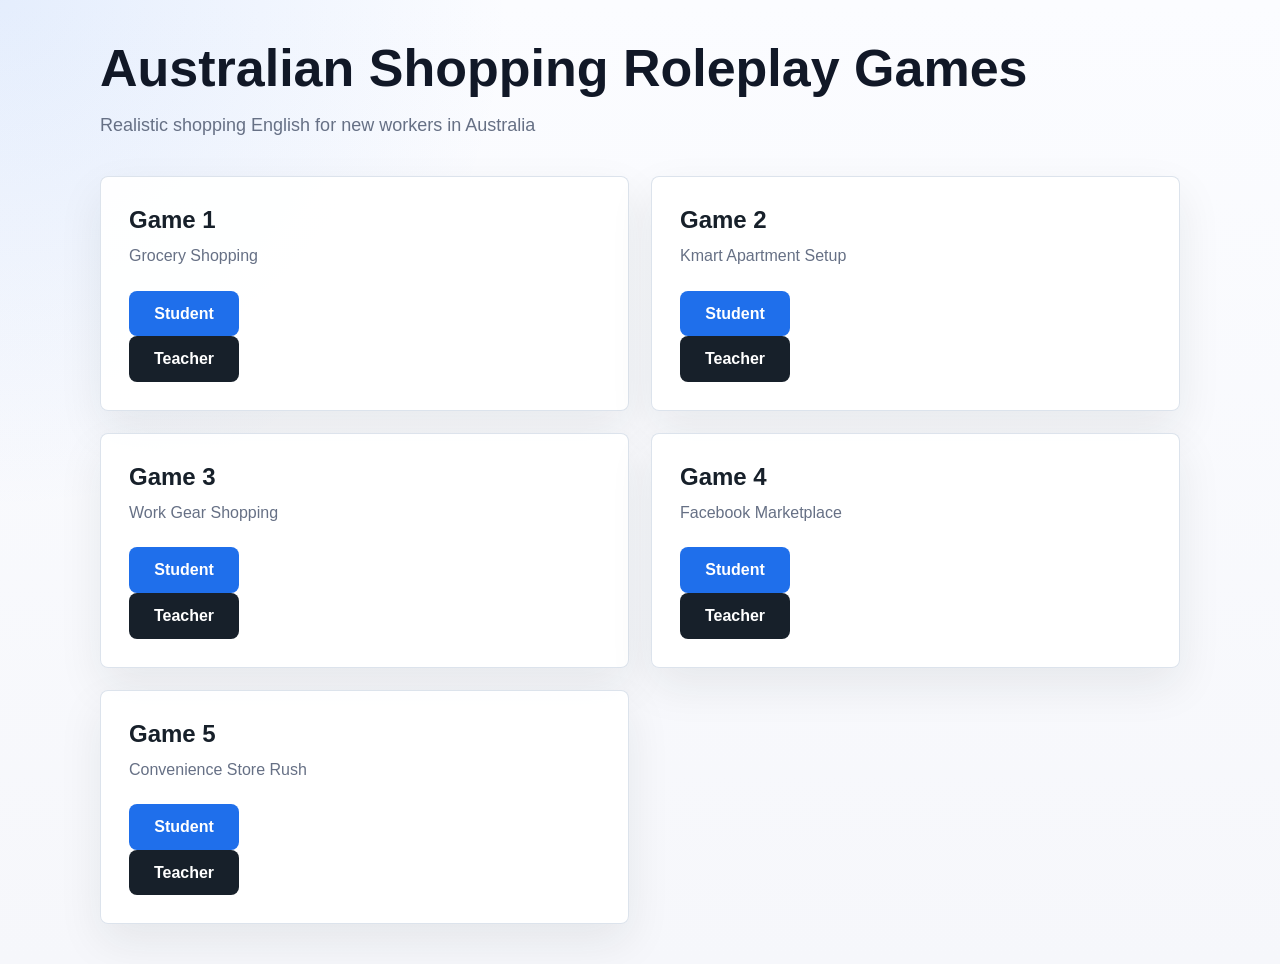
==== index.html @ b6cbd783 "add one groceyr scneraio with problem gaem" ====
<!DOCTYPE html>
<html lang="en">
<head>
<meta charset="UTF-8">
<meta name="viewport" content="width=device-width, initial-scale=1.0">
<title>Australian Shopping Games</title>

<link rel="stylesheet" href="style.css">

</head>

<body>

<div class="container">

    <h1>Australian Shopping Roleplay Games</h1>

    <p class="subtitle">
        Realistic shopping English for new workers in Australia
    </p>

    <div class="game-grid">

        <!-- GAME 1 -->
        <div class="card">

            <h2>Game 1</h2>

            <p>
                Grocery Shopping
            </p>

            <a href="scenario1/student.html" class="btn">
                Student
            </a>

            <a href="scenario1/teacher.html" class="btn dark">
                Teacher
            </a>

        </div>

        <!-- GAME 2 -->
        <div class="card">

            <h2>Game 2</h2>

            <p>
                Kmart Apartment Setup
            </p>

            <a href="scenario2/student.html" class="btn">
                Student
            </a>

            <a href="scenario2/teacher.html" class="btn dark">
                Teacher
            </a>

        </div>

        <!-- GAME 3 -->
        <div class="card">

            <h2>Game 3</h2>

            <p>
                Work Gear Shopping
            </p>

            <a href="scenario3/student.html" class="btn">
                Student
            </a>

            <a href="scenario3/teacher.html" class="btn dark">
                Teacher
            </a>

        </div>

        <!-- GAME 4 -->
        <div class="card">

            <h2>Game 4</h2>

            <p>
                Facebook Marketplace
            </p>

            <a href="scenario4/student.html" class="btn">
                Student
            </a>

            <a href="scenario4/teacher.html" class="btn dark">
                Teacher
            </a>

        </div>

        <!-- GAME 5 -->
        <div class="card">

            <h2>Game 5</h2>

            <p>
                Convenience Store Rush
            </p>

            <a href="scenario5/student.html" class="btn">
                Student
            </a>

            <a href="scenario5/teacher.html" class="btn dark">
                Teacher
            </a>

        </div>

    </div>

</div>

</body>
</html>
---- style.css ----
* {
    margin: 0;
    padding: 0;
    box-sizing: border-box;
}

:root {
    --bg: #f6f7fb;
    --surface: #ffffff;
    --surface-soft: #eef4ff;
    --text: #17202a;
    --muted: #667085;
    --line: #d9e0ea;
    --brand: #1f6feb;
    --brand-dark: #174ea6;
    --accent: #0f766e;
    --warning-bg: #fff7ed;
    --warning-line: #fed7aa;
    --danger-bg: #fff1f2;
    --danger-line: #fecdd3;
    --shadow: 0 18px 45px rgba(23, 32, 42, 0.08);
}

body {
    min-height: 100vh;
    background:
        radial-gradient(circle at top left, rgba(31, 111, 235, 0.10), transparent 32rem),
        linear-gradient(180deg, #fbfcff 0%, var(--bg) 100%);
    color: var(--text);
    font-family: Inter, Segoe UI, Arial, sans-serif;
    line-height: 1.6;
    padding: 40px 22px;
}

.container,
.page {
    width: min(1080px, 100%);
    margin: 0 auto;
}

.page {
    padding-bottom: 24px;
}

.page-header {
    margin-bottom: 26px;
}

.eyebrow {
    color: var(--brand);
    font-size: 13px;
    font-weight: 800;
    letter-spacing: 0.08em;
    margin-bottom: 8px;
    text-transform: uppercase;
}

h1 {
    color: #111827;
    font-size: clamp(32px, 5vw, 52px);
    line-height: 1.1;
    margin-bottom: 14px;
}

h2 {
    color: #17202a;
    font-size: 24px;
    line-height: 1.25;
    margin-bottom: 14px;
}

h3 {
    color: #263241;
    font-size: 17px;
    margin-top: 18px;
    margin-bottom: 4px;
}

h3:first-child {
    margin-top: 0;
}

p {
    margin-bottom: 12px;
}

.subtitle {
    max-width: 720px;
    color: var(--muted);
    font-size: 18px;
    margin-bottom: 36px;
}

.game-grid {
    display: grid;
    grid-template-columns: repeat(2, minmax(0, 1fr));
    gap: 22px;
}

.card,
.section {
    background: rgba(255, 255, 255, 0.92);
    border: 1px solid rgba(217, 224, 234, 0.9);
    border-radius: 8px;
    box-shadow: var(--shadow);
}

.card {
    display: flex;
    flex-direction: column;
    min-height: 220px;
    padding: 28px;
    color: var(--text);
    text-decoration: none;
    transition: transform 180ms ease, box-shadow 180ms ease, border-color 180ms ease;
}

.card:hover {
    border-color: rgba(31, 111, 235, 0.45);
    box-shadow: 0 22px 55px rgba(23, 32, 42, 0.12);
    transform: translateY(-3px);
}

.card h2 {
    margin-bottom: 8px;
}

.card p {
    color: var(--muted);
    margin-bottom: 22px;
}

.section {
    margin-bottom: 22px;
    padding: 28px;
}

ul,
ol {
    margin-left: 24px;
}

li {
    margin-bottom: 8px;
}

table {
    width: 100%;
    border-collapse: collapse;
    overflow: hidden;
    margin: 14px 0 16px;
    border: 1px solid var(--line);
    border-radius: 8px;
}

th,
td {
    padding: 14px 16px;
    text-align: left;
    border-bottom: 1px solid var(--line);
}

th {
    background: #17202a;
    color: #ffffff;
    font-size: 14px;
    font-weight: 800;
}

tr:last-child td {
    border-bottom: 0;
}

tbody tr:nth-child(even) {
    background: #f9fbfd;
}

.btn,
.back-btn {
    display: inline-flex;
    align-items: center;
    justify-content: center;
    min-height: 42px;
    border-radius: 8px;
    font-weight: 800;
    text-decoration: none;
    transition: background 160ms ease, color 160ms ease, border-color 160ms ease, transform 160ms ease;
}

.btn {
    width: fit-content;
    min-width: 110px;
    margin-right: 10px;
    padding: 10px 16px;
    background: var(--brand);
    color: #ffffff;
}

.card .btn:first-of-type {
    margin-top: auto;
}

.btn.dark {
    background: #17202a;
}

.btn:hover,
.back-btn:hover {
    transform: translateY(-1px);
}

.btn:hover {
    background: var(--brand-dark);
}

.btn.dark:hover {
    background: #334155;
}

.back-btn {
    width: fit-content;
    margin-bottom: 28px;
    padding: 10px 16px;
    background: #ffffff;
    color: var(--brand);
    border: 1px solid rgba(31, 111, 235, 0.28);
}

.back-btn::before {
    content: "<";
    margin-right: 8px;
    font-weight: 900;
}

.speech-box,
.problem-box,
.note {
    border-radius: 8px;
    padding: 18px;
}

.speech-box {
    background: var(--surface-soft);
    border: 1px solid #cfe0ff;
}

.speech-box p:last-child,
.problem-box p:last-child,
.note {
    margin-bottom: 0;
}

.problem-box {
    background: var(--danger-bg);
    border: 1px solid var(--danger-line);
}

.note {
    background: var(--warning-bg);
    border: 1px solid var(--warning-line);
    color: #7c2d12;
    font-weight: 700;
}

@media (max-width: 768px) {
    body {
        padding: 26px 16px;
    }

    .game-grid {
        grid-template-columns: 1fr;
    }

    .card,
    .section {
        padding: 22px;
    }

    .btn {
        width: 100%;
        margin-right: 0;
        margin-bottom: 10px;
    }

    table {
        display: block;
        overflow-x: auto;
        white-space: nowrap;
    }
}
.hint{
    background:#f0f7ff;
    padding:12px;
    border-radius:10px;
    margin-top:10px;
    margin-bottom:15px;
    color:#333;
    line-height:1.8;
    font-size:15px;
}
.hint-box{
    margin-top:10px;
    margin-bottom:15px;
}

.hint-box summary{
    cursor:pointer;
    background:#222;
    color:white;
    padding:10px 14px;
    border-radius:8px;
    width:fit-content;
    font-size:14px;
    list-style:none;
}

.hint-box summary:hover{
    background:#444;
}

.hint{
    background:#f0f7ff;
    padding:14px;
    border-radius:10px;
    margin-top:10px;
    line-height:1.8;
}

.shopping-list{
    margin-top:20px;
    margin-bottom:20px;
    list-style:none;
    padding:0;
}

.shopping-list li{
    background:#f8f8f8;
    padding:14px 18px;
    border-radius:12px;
    margin-bottom:12px;
}

.shopping-list label{
    display:flex;
    align-items:center;
    gap:12px;
    cursor:pointer;
    font-size:17px;
    font-weight:500;
}

.shopping-list input[type="checkbox"]{
    width:22px;
    height:22px;
    cursor:pointer;
}

.shopping-table td:nth-child(4){
    background:#fff8dc;
}

.shopping-table td:nth-child(5){
    background:#eef7ff;
}

.shopping-table td:nth-child(6){
    background:#ffecec;
}
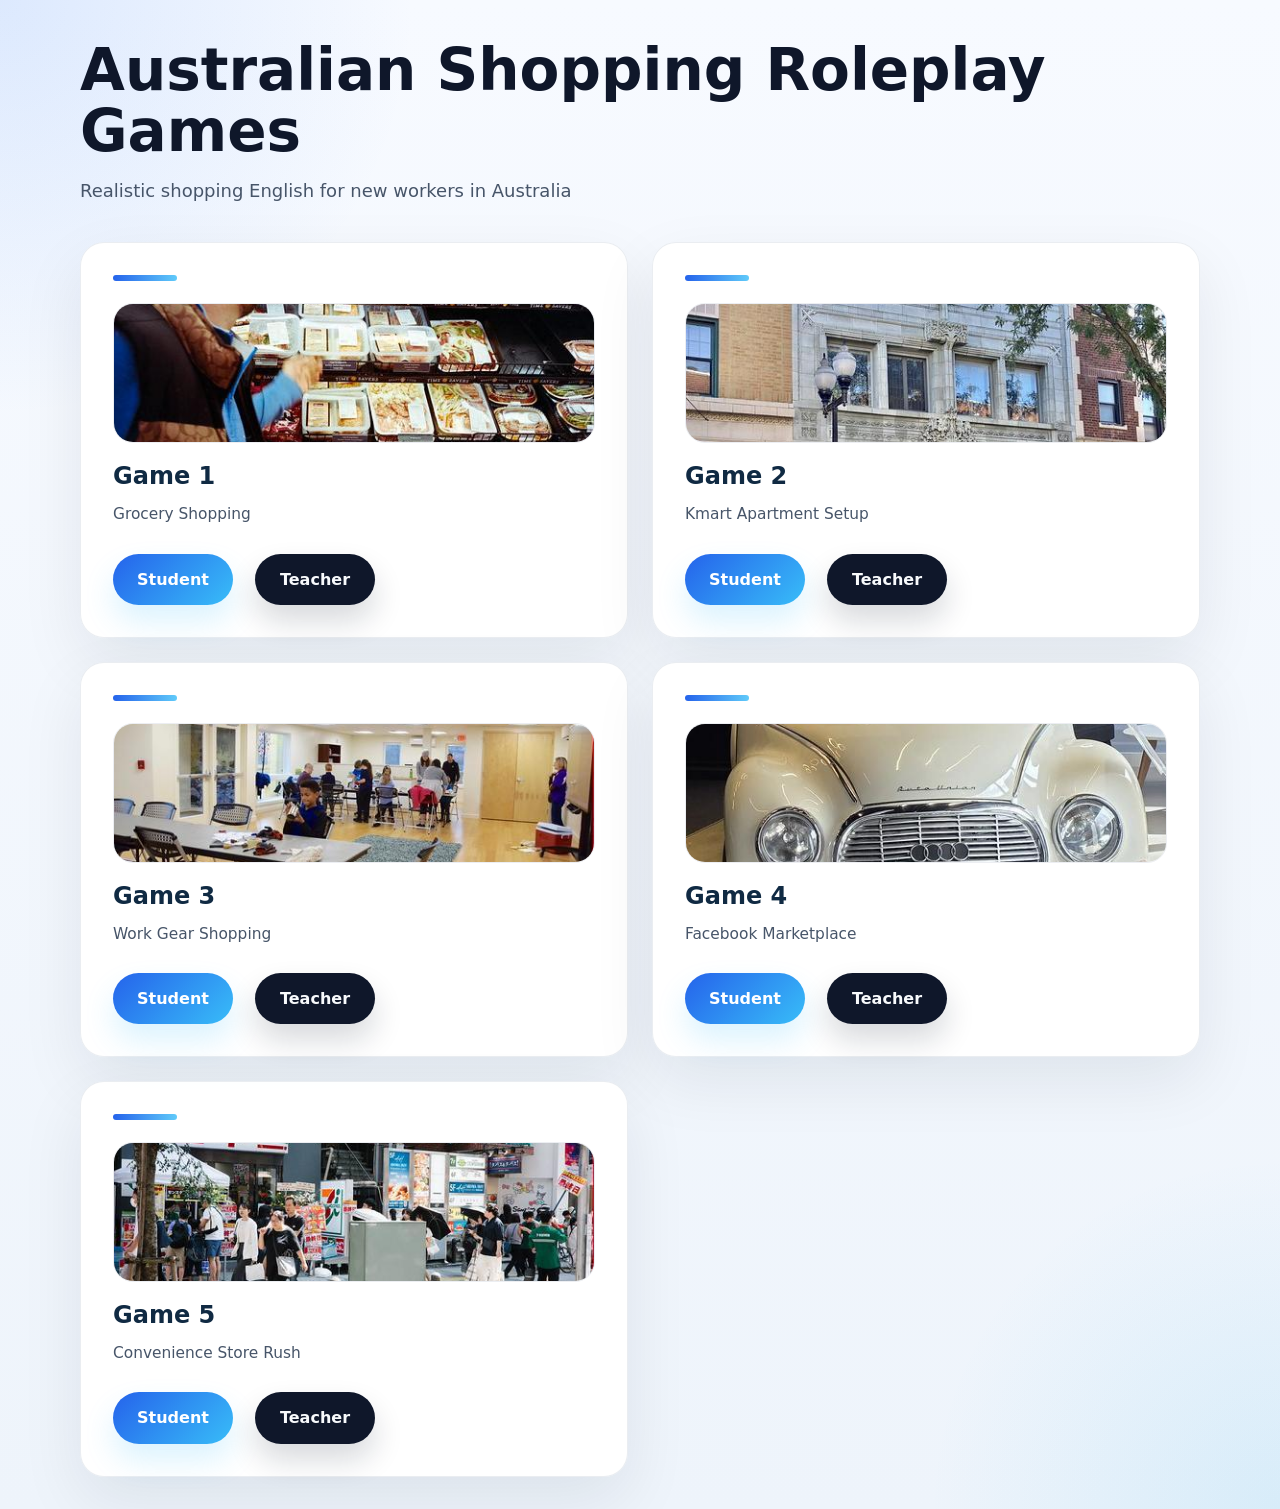
==== commit daa20ae1: "add new hint in respect row" ====
--- a/index.html
+++ b/index.html
@@ -23,6 +23,9 @@
 
         <!-- GAME 1 -->
         <div class="card">
+            <div class="card-image">
+                <img src="images/game1-grocery.jpg" alt="Grocery Shopping photo">
+            </div>
 
             <h2>Game 1</h2>
 
@@ -30,18 +33,23 @@
                 Grocery Shopping
             </p>
 
-            <a href="scenario1/student.html" class="btn">
-                Student
-            </a>
+            <div class="action-row">
+                <a href="scenario1/student.html" class="btn">
+                    Student
+                </a>
 
-            <a href="scenario1/teacher.html" class="btn dark">
-                Teacher
-            </a>
+                <a href="scenario1/teacher.html" class="btn dark">
+                    Teacher
+                </a>
+            </div>
 
         </div>
 
         <!-- GAME 2 -->
         <div class="card">
+            <div class="card-image">
+                <img src="images/game2-apartment.jpg" alt="Apartment setup photo">
+            </div>
 
             <h2>Game 2</h2>
 
@@ -49,18 +57,23 @@
                 Kmart Apartment Setup
             </p>
 
-            <a href="scenario2/student.html" class="btn">
-                Student
-            </a>
+            <div class="action-row">
+                <a href="scenario2/student.html" class="btn">
+                    Student
+                </a>
 
-            <a href="scenario2/teacher.html" class="btn dark">
-                Teacher
-            </a>
+                <a href="scenario2/teacher.html" class="btn dark">
+                    Teacher
+                </a>
+            </div>
 
         </div>
 
         <!-- GAME 3 -->
         <div class="card">
+            <div class="card-image">
+                <img src="images/game3-workgear.jpg" alt="Work gear photo">
+            </div>
 
             <h2>Game 3</h2>
 
@@ -68,18 +81,23 @@
                 Work Gear Shopping
             </p>
 
-            <a href="scenario3/student.html" class="btn">
-                Student
-            </a>
+            <div class="action-row">
+                <a href="scenario3/student.html" class="btn">
+                    Student
+                </a>
 
-            <a href="scenario3/teacher.html" class="btn dark">
-                Teacher
-            </a>
+                <a href="scenario3/teacher.html" class="btn dark">
+                    Teacher
+                </a>
+            </div>
 
         </div>
 
         <!-- GAME 4 -->
         <div class="card">
+            <div class="card-image">
+                <img src="images/game4-marketplace.jpg" alt="Marketplace photo">
+            </div>
 
             <h2>Game 4</h2>
 
@@ -87,18 +105,23 @@
                 Facebook Marketplace
             </p>
 
-            <a href="scenario4/student.html" class="btn">
-                Student
-            </a>
+            <div class="action-row">
+                <a href="scenario4/student.html" class="btn">
+                    Student
+                </a>
 
-            <a href="scenario4/teacher.html" class="btn dark">
-                Teacher
-            </a>
+                <a href="scenario4/teacher.html" class="btn dark">
+                    Teacher
+                </a>
+            </div>
 
         </div>
 
         <!-- GAME 5 -->
         <div class="card">
+            <div class="card-image">
+                <img src="images/game5-convenience.jpg" alt="Convenience store photo">
+            </div>
 
             <h2>Game 5</h2>
 
@@ -106,13 +129,15 @@
                 Convenience Store Rush
             </p>
 
-            <a href="scenario5/student.html" class="btn">
-                Student
-            </a>
+            <div class="action-row">
+                <a href="scenario5/student.html" class="btn">
+                    Student
+                </a>
 
-            <a href="scenario5/teacher.html" class="btn dark">
-                Teacher
-            </a>
+                <a href="scenario5/teacher.html" class="btn dark">
+                    Teacher
+                </a>
+            </div>
 
         </div>
 
--- a/style.css
+++ b/style.css
@@ -5,36 +5,37 @@
 }
 
 :root {
-    --bg: #f6f7fb;
+    --bg: #eef4fb;
     --surface: #ffffff;
-    --surface-soft: #eef4ff;
-    --text: #17202a;
-    --muted: #667085;
-    --line: #d9e0ea;
-    --brand: #1f6feb;
-    --brand-dark: #174ea6;
+    --surface-soft: #eff6ff;
+    --text: #102a43;
+    --muted: #475569;
+    --line: #d7e3fc;
+    --brand: #2563eb;
+    --brand-dark: #1d4ed8;
     --accent: #0f766e;
-    --warning-bg: #fff7ed;
-    --warning-line: #fed7aa;
-    --danger-bg: #fff1f2;
-    --danger-line: #fecdd3;
-    --shadow: 0 18px 45px rgba(23, 32, 42, 0.08);
+    --warning-bg: #fffbeb;
+    --warning-line: #fcd34d;
+    --danger-bg: #fef2f2;
+    --danger-line: #fecaca;
+    --shadow: 0 24px 64px rgba(15, 23, 42, 0.08);
 }
 
 body {
     min-height: 100vh;
     background:
-        radial-gradient(circle at top left, rgba(31, 111, 235, 0.10), transparent 32rem),
-        linear-gradient(180deg, #fbfcff 0%, var(--bg) 100%);
+        radial-gradient(circle at top left, rgba(59, 130, 246, 0.14), transparent 26rem),
+        radial-gradient(circle at bottom right, rgba(14, 165, 233, 0.10), transparent 22rem),
+        linear-gradient(180deg, #f7faff 0%, var(--bg) 100%);
     color: var(--text);
-    font-family: Inter, Segoe UI, Arial, sans-serif;
-    line-height: 1.6;
-    padding: 40px 22px;
+    font-family: Inter, "Segoe UI", system-ui, sans-serif;
+    line-height: 1.7;
+    padding: 40px 20px 32px;
 }
 
 .container,
 .page {
-    width: min(1080px, 100%);
+    width: min(1120px, 100%);
     margin: 0 auto;
 }
 
@@ -43,37 +44,37 @@
 }
 
 .page-header {
-    margin-bottom: 26px;
+    margin-bottom: 28px;
 }
 
 .eyebrow {
     color: var(--brand);
-    font-size: 13px;
+    font-size: 12px;
     font-weight: 800;
-    letter-spacing: 0.08em;
-    margin-bottom: 8px;
+    letter-spacing: 0.2em;
+    margin-bottom: 12px;
     text-transform: uppercase;
 }
 
 h1 {
-    color: #111827;
-    font-size: clamp(32px, 5vw, 52px);
-    line-height: 1.1;
+    color: #0f172a;
+    font-size: clamp(36px, 5vw, 58px);
+    line-height: 1.05;
     margin-bottom: 14px;
 }
 
 h2 {
-    color: #17202a;
+    color: #102a43;
     font-size: 24px;
     line-height: 1.25;
-    margin-bottom: 14px;
+    margin-bottom: 10px;
 }
 
 h3 {
-    color: #263241;
-    font-size: 17px;
-    margin-top: 18px;
-    margin-bottom: 4px;
+    color: #1e293b;
+    font-size: 18px;
+    margin-top: 22px;
+    margin-bottom: 10px;
 }
 
 h3:first-child {
@@ -81,11 +82,11 @@
 }
 
 p {
-    margin-bottom: 12px;
+    margin-bottom: 14px;
 }
 
 .subtitle {
-    max-width: 720px;
+    max-width: 740px;
     color: var(--muted);
     font-size: 18px;
     margin-bottom: 36px;
@@ -94,45 +95,72 @@
 .game-grid {
     display: grid;
     grid-template-columns: repeat(2, minmax(0, 1fr));
-    gap: 22px;
+    gap: 24px;
 }
 
 .card,
 .section {
-    background: rgba(255, 255, 255, 0.92);
-    border: 1px solid rgba(217, 224, 234, 0.9);
-    border-radius: 8px;
+    background: rgba(255, 255, 255, 0.96);
+    border: 1px solid rgba(148, 163, 184, 0.2);
+    border-radius: 24px;
     box-shadow: var(--shadow);
 }
 
 .card {
     display: flex;
     flex-direction: column;
-    min-height: 220px;
-    padding: 28px;
-    color: var(--text);
+    min-height: 230px;
+    padding: 32px;
     text-decoration: none;
-    transition: transform 180ms ease, box-shadow 180ms ease, border-color 180ms ease;
+    transition: transform 220ms ease, box-shadow 220ms ease, border-color 220ms ease;
 }
 
 .card:hover {
-    border-color: rgba(31, 111, 235, 0.45);
-    box-shadow: 0 22px 55px rgba(23, 32, 42, 0.12);
-    transform: translateY(-3px);
-}
-
-.card h2 {
-    margin-bottom: 8px;
+    border-color: rgba(59, 130, 246, 0.35);
+    box-shadow: 0 28px 72px rgba(15, 23, 42, 0.14);
+    transform: translateY(-4px);
+}
+
+.card::before {
+    content: "";
+    width: 64px;
+    height: 6px;
+    border-radius: 999px;
+    background: linear-gradient(90deg, rgba(37, 99, 235, 1), rgba(56, 189, 248, 0.8));
+    margin-bottom: 22px;
+}
+
+.card-image {
+    display: block;
+    width: 100%;
+    margin-bottom: 18px;
+}
+
+.card-image img,
+.scenario-image img {
+    width: 100%;
+    max-height: 140px;
+    object-fit: cover;
+    display: block;
+    border-radius: 20px;
+    border: 1px solid rgba(148, 163, 184, 0.18);
+}
+
+.scenario-image {
+    display: block;
+    width: 100%;
+    margin-bottom: 22px;
 }
 
 .card p {
     color: var(--muted);
-    margin-bottom: 22px;
+    margin-bottom: 26px;
+    font-size: 15.4px;
 }
 
 .section {
-    margin-bottom: 22px;
-    padding: 28px;
+    margin-bottom: 24px;
+    padding: 32px;
 }
 
 ul,
@@ -141,30 +169,30 @@
 }
 
 li {
-    margin-bottom: 8px;
+    margin-bottom: 10px;
 }
 
 table {
     width: 100%;
     border-collapse: collapse;
     overflow: hidden;
-    margin: 14px 0 16px;
-    border: 1px solid var(--line);
-    border-radius: 8px;
+    margin: 18px 0 20px;
+    border: 1px solid rgba(148, 163, 184, 0.2);
+    border-radius: 16px;
 }
 
 th,
 td {
-    padding: 14px 16px;
+    padding: 16px 18px;
     text-align: left;
-    border-bottom: 1px solid var(--line);
+    border-bottom: 1px solid rgba(148, 163, 184, 0.2);
 }
 
 th {
-    background: #17202a;
-    color: #ffffff;
+    background: #1e40af;
+    color: #f8fafc;
     font-size: 14px;
-    font-weight: 800;
+    font-weight: 700;
 }
 
 tr:last-child td {
@@ -172,7 +200,7 @@
 }
 
 tbody tr:nth-child(even) {
-    background: #f9fbfd;
+    background: #f8fbff;
 }
 
 .btn,
@@ -180,28 +208,38 @@
     display: inline-flex;
     align-items: center;
     justify-content: center;
-    min-height: 42px;
-    border-radius: 8px;
-    font-weight: 800;
+    min-height: 46px;
+    border-radius: 999px;
+    font-weight: 700;
     text-decoration: none;
-    transition: background 160ms ease, color 160ms ease, border-color 160ms ease, transform 160ms ease;
+    transition: transform 180ms ease, box-shadow 180ms ease, background 180ms ease, color 180ms ease;
 }
 
 .btn {
     width: fit-content;
-    min-width: 110px;
+    min-width: 120px;
     margin-right: 10px;
-    padding: 10px 16px;
-    background: var(--brand);
+    padding: 12px 22px;
+    background: linear-gradient(135deg, #2563eb, #38bdf8);
     color: #ffffff;
+    box-shadow: 0 16px 30px rgba(56, 189, 248, 0.18);
+}
+
+.btn.dark {
+    background: #0f172a;
+    color: #f8fafc;
+    box-shadow: 0 16px 30px rgba(15, 23, 42, 0.16);
+}
+
+.action-row {
+    display: flex;
+    flex-wrap: wrap;
+    gap: 12px;
+    margin-top: auto;
 }
 
 .card .btn:first-of-type {
-    margin-top: auto;
-}
-
-.btn.dark {
-    background: #17202a;
+    margin-top: 0;
 }
 
 .btn:hover,
@@ -210,38 +248,38 @@
 }
 
 .btn:hover {
-    background: var(--brand-dark);
+    box-shadow: 0 20px 34px rgba(56, 189, 248, 0.22);
 }
 
 .btn.dark:hover {
-    background: #334155;
+    background: #1e293b;
 }
 
 .back-btn {
     width: fit-content;
     margin-bottom: 28px;
-    padding: 10px 16px;
+    padding: 12px 18px;
     background: #ffffff;
-    color: var(--brand);
-    border: 1px solid rgba(31, 111, 235, 0.28);
+    color: #2563eb;
+    border: 1px solid rgba(37, 99, 235, 0.18);
 }
 
 .back-btn::before {
     content: "<";
-    margin-right: 8px;
+    margin-right: 10px;
     font-weight: 900;
 }
 
 .speech-box,
 .problem-box,
 .note {
-    border-radius: 8px;
-    padding: 18px;
+    border-radius: 20px;
+    padding: 22px;
 }
 
 .speech-box {
-    background: var(--surface-soft);
-    border: 1px solid #cfe0ff;
+    background: rgba(236, 245, 255, 0.95);
+    border: 1px solid rgba(191, 219, 254, 0.7);
 }
 
 .speech-box p:last-child,
@@ -258,13 +296,86 @@
 .note {
     background: var(--warning-bg);
     border: 1px solid var(--warning-line);
-    color: #7c2d12;
+    color: #92400e;
     font-weight: 700;
 }
 
-@media (max-width: 768px) {
+.hint {
+    background: rgba(229, 246, 253, 0.95);
+    padding: 16px;
+    border-radius: 18px;
+    margin-top: 14px;
+    margin-bottom: 18px;
+    color: #0f172a;
+    line-height: 1.8;
+    font-size: 15px;
+}
+
+.hint-box {
+    margin-top: 14px;
+    margin-bottom: 18px;
+}
+
+.hint-box summary {
+    cursor: pointer;
+    background: #111827;
+    color: white;
+    padding: 12px 14px;
+    border-radius: 14px;
+    width: fit-content;
+    font-size: 14px;
+    list-style: none;
+}
+
+.hint-box summary:hover {
+    background: #334155;
+}
+
+.shopping-list {
+    margin-top: 20px;
+    margin-bottom: 20px;
+    list-style: none;
+    padding: 0;
+}
+
+.shopping-list li {
+    background: #f8fafc;
+    padding: 14px 18px;
+    border-radius: 16px;
+    margin-bottom: 12px;
+    border: 1px solid rgba(148, 163, 184, 0.2);
+}
+
+.shopping-list label {
+    display: flex;
+    align-items: center;
+    gap: 12px;
+    cursor: pointer;
+    font-size: 16px;
+    font-weight: 500;
+}
+
+.shopping-list input[type="checkbox"] {
+    width: 22px;
+    height: 22px;
+    cursor: pointer;
+}
+
+.shopping-table td:nth-child(4) {
+    background: #fffbeb;
+}
+
+.shopping-table td:nth-child(5) {
+    background: #eff6ff;
+}
+
+.shopping-table td:nth-child(6) {
+    background: #fef2f2;
+}
+
+@media (max-width: 840px) {
     body {
-        padding: 26px 16px;
+        padding: 30px 16px 28px;
     }
 
     .game-grid {
@@ -273,96 +384,30 @@
 
     .card,
     .section {
-        padding: 22px;
+        padding: 26px;
     }
 
     .btn {
         width: 100%;
         margin-right: 0;
-        margin-bottom: 10px;
-    }
-
-    table {
-        display: block;
-        overflow-x: auto;
-        white-space: nowrap;
-    }
-}
-.hint{
-    background:#f0f7ff;
-    padding:12px;
-    border-radius:10px;
-    margin-top:10px;
-    margin-bottom:15px;
-    color:#333;
-    line-height:1.8;
-    font-size:15px;
-}
-.hint-box{
-    margin-top:10px;
-    margin-bottom:15px;
-}
-
-.hint-box summary{
-    cursor:pointer;
-    background:#222;
-    color:white;
-    padding:10px 14px;
-    border-radius:8px;
-    width:fit-content;
-    font-size:14px;
-    list-style:none;
-}
-
-.hint-box summary:hover{
-    background:#444;
-}
-
-.hint{
-    background:#f0f7ff;
-    padding:14px;
-    border-radius:10px;
-    margin-top:10px;
-    line-height:1.8;
-}
-
-.shopping-list{
-    margin-top:20px;
-    margin-bottom:20px;
-    list-style:none;
-    padding:0;
-}
-
-.shopping-list li{
-    background:#f8f8f8;
-    padding:14px 18px;
-    border-radius:12px;
-    margin-bottom:12px;
-}
-
-.shopping-list label{
-    display:flex;
-    align-items:center;
-    gap:12px;
-    cursor:pointer;
-    font-size:17px;
-    font-weight:500;
-}
-
-.shopping-list input[type="checkbox"]{
-    width:22px;
-    height:22px;
-    cursor:pointer;
-}
-
-.shopping-table td:nth-child(4){
-    background:#fff8dc;
-}
-
-.shopping-table td:nth-child(5){
-    background:#eef7ff;
-}
-
-.shopping-table td:nth-child(6){
-    background:#ffecec;
-}+        margin-bottom: 12px;
+    }
+
+    .card::before {
+        width: 48px;
+    }
+}
+
+@media (max-width: 520px) {
+    h1 {
+        font-size: clamp(30px, 10vw, 42px);
+    }
+
+    .subtitle {
+        font-size: 16px;
+    }
+
+    .btn {
+        min-width: 0;
+    }
+}
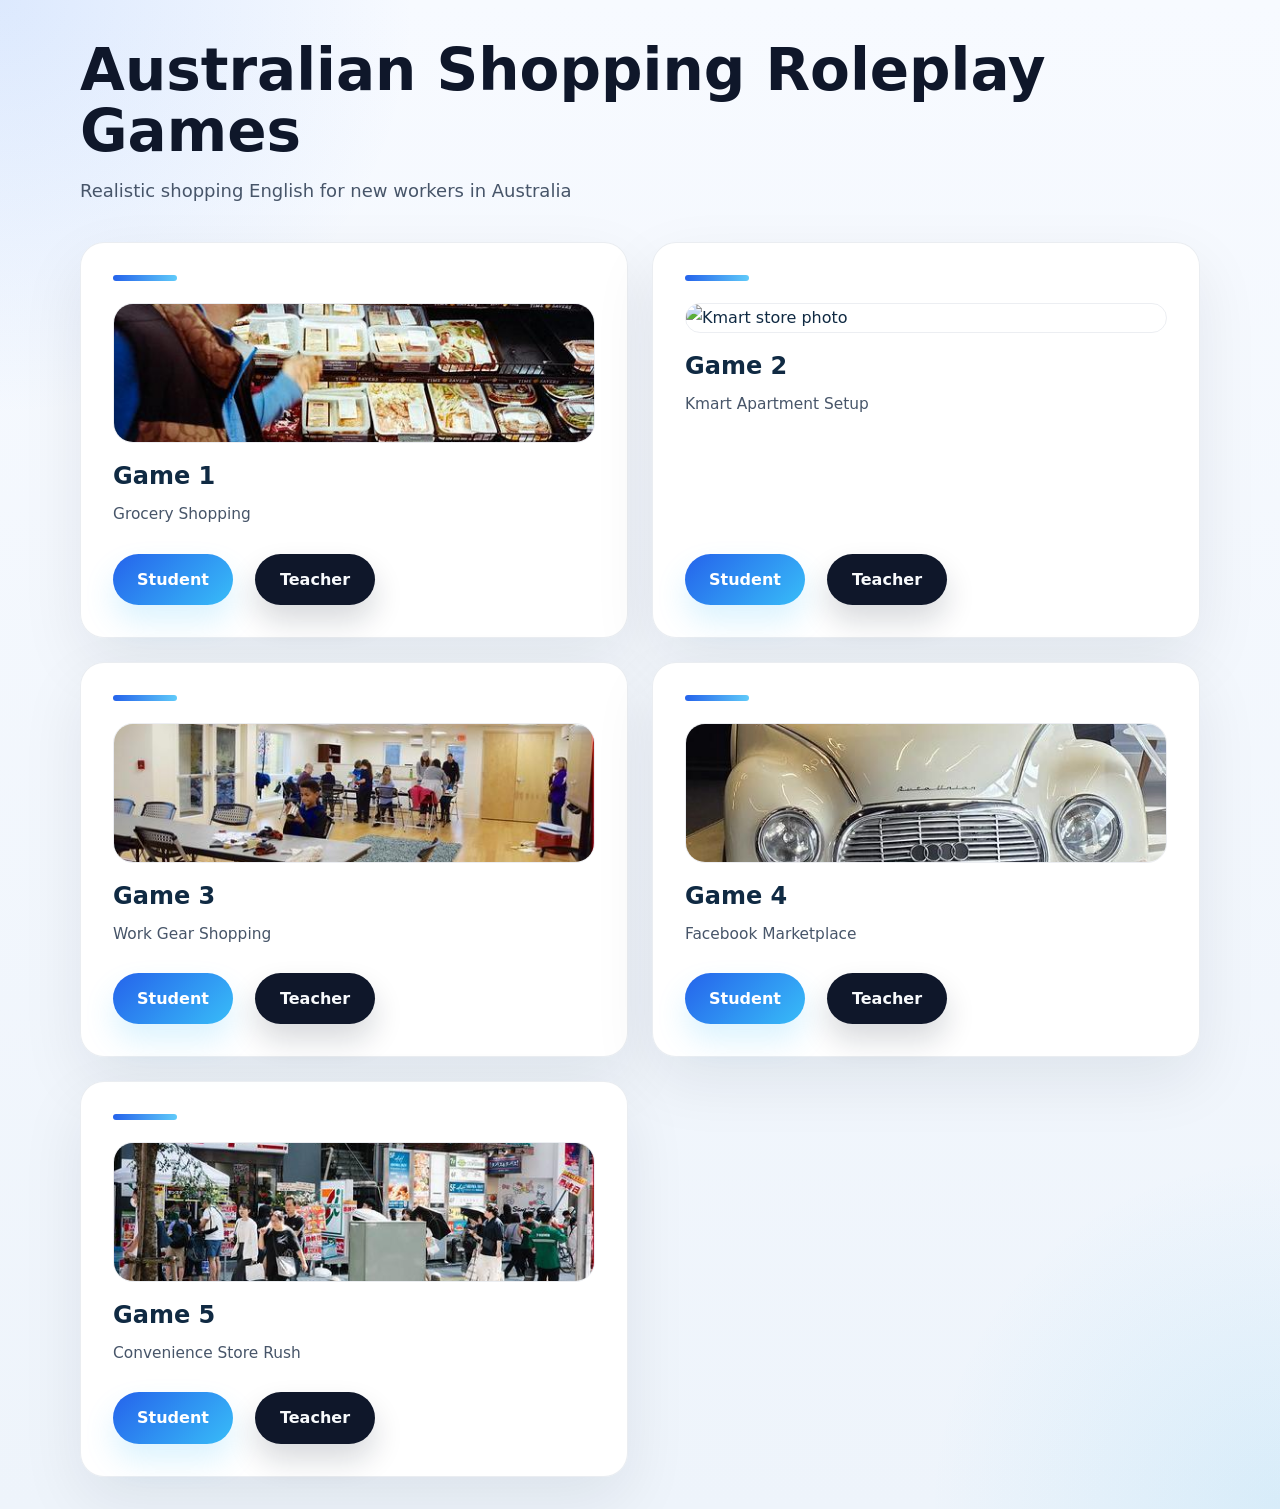
==== commit 88e4b75b: "addd kmart infomration" ====
--- a/index.html
+++ b/index.html
@@ -48,7 +48,7 @@
         <!-- GAME 2 -->
         <div class="card">
             <div class="card-image">
-                <img src="images/game2-apartment.jpg" alt="Apartment setup photo">
+                <img src="https://i.insider.com/5d97aecbe94e860bd7355004?width=1000&format=jpeg&auto=webp" alt="Kmart store photo">
             </div>
 
             <h2>Game 2</h2>
--- a/style.css
+++ b/style.css
@@ -331,6 +331,46 @@
     background: #334155;
 }
 
+.slang-term {
+    display: inline-block;
+    position: relative;
+    margin: 0 0.1rem;
+}
+
+.slang-term summary {
+    cursor: pointer;
+    list-style: none;
+    text-decoration: underline;
+    text-underline-offset: 4px;
+    color: #0f172a;
+    font-weight: 700;
+}
+
+.slang-term summary::-webkit-details-marker {
+    display: none;
+}
+
+.slang-term .slang-meaning {
+    display: none;
+    position: absolute;
+    top: 120%;
+    left: 0;
+    min-width: 12rem;
+    padding: 12px 14px;
+    background: #ffffff;
+    border: 1px solid rgba(148, 163, 184, 0.25);
+    border-radius: 14px;
+    box-shadow: 0 18px 40px rgba(15, 23, 42, 0.12);
+    color: #102a43;
+    z-index: 20;
+    font-size: 0.95rem;
+    white-space: normal;
+}
+
+.slang-term[open] .slang-meaning {
+    display: block;
+}
+
 .shopping-list {
     margin-top: 20px;
     margin-bottom: 20px;
@@ -369,10 +409,6 @@
     background: #eff6ff;
 }
 
-.shopping-table td:nth-child(6) {
-    background: #fef2f2;
-}
-
 @media (max-width: 840px) {
     body {
         padding: 30px 16px 28px;
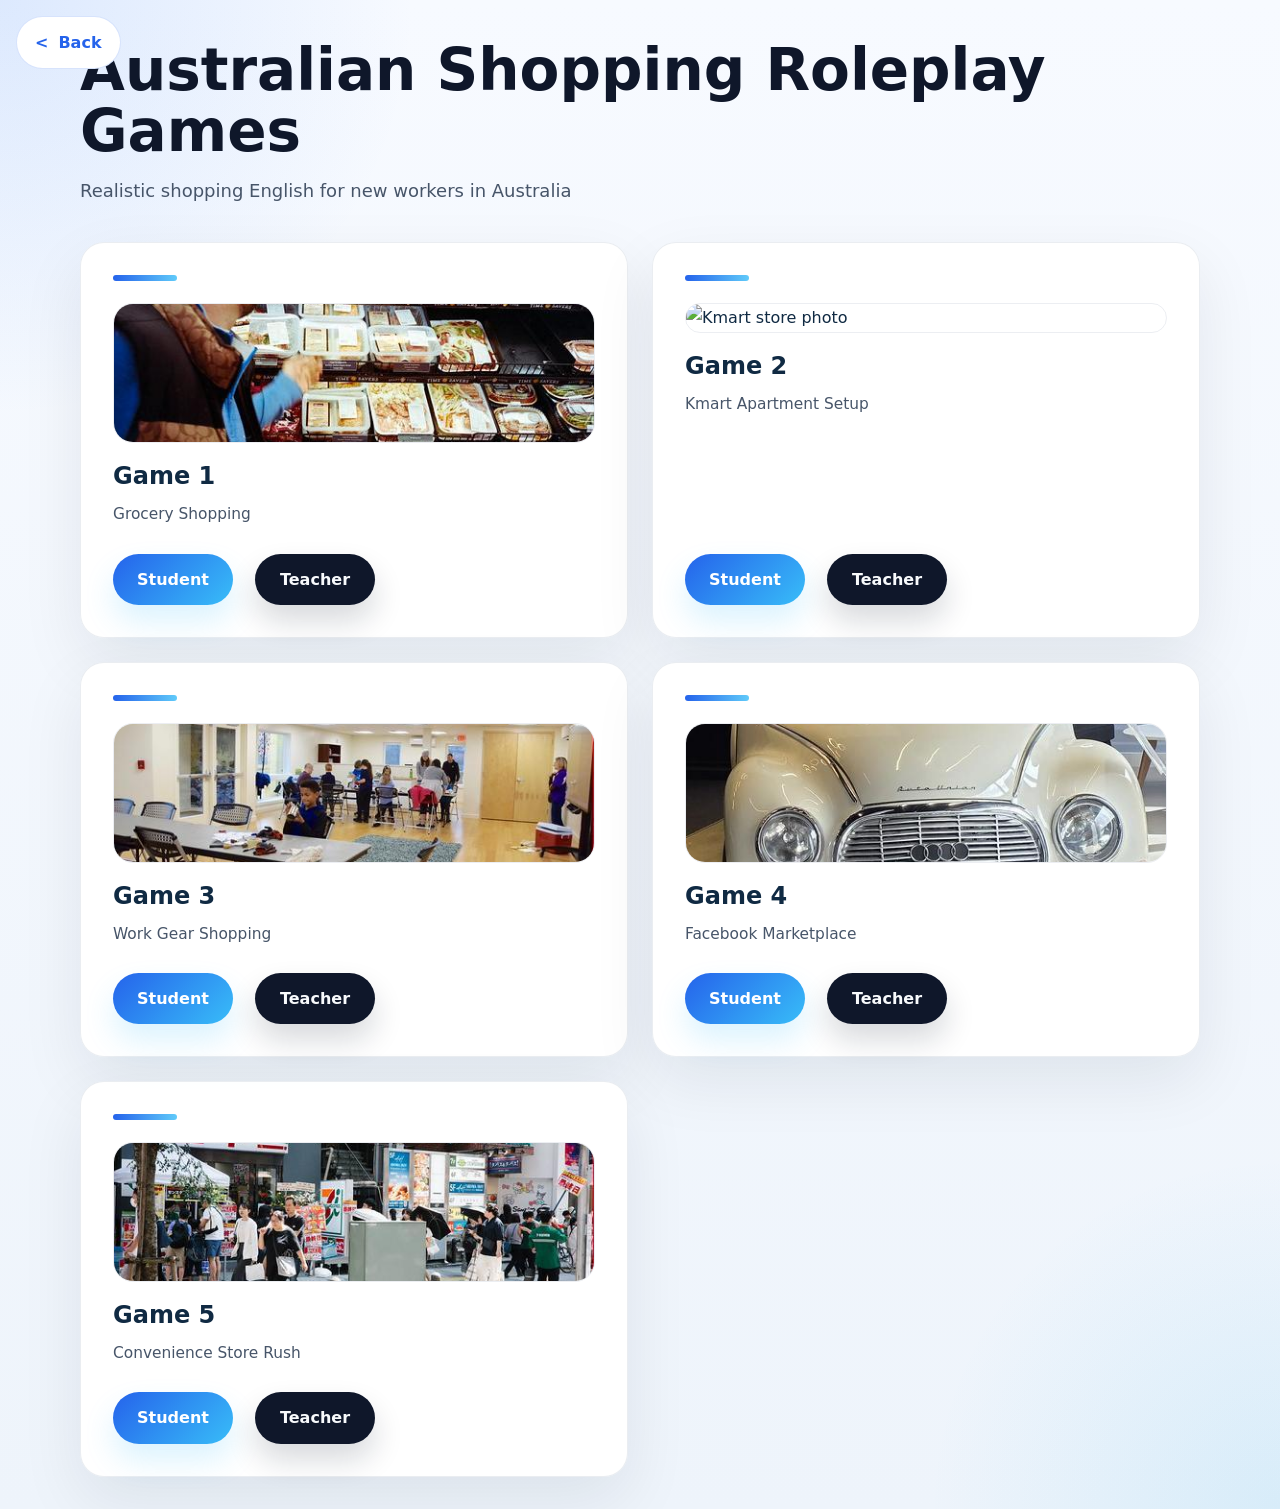
==== commit 14bbc5ae: "add scneario 5 for more infoamrtion on the rush convient store at night" ====
--- a/index.html
+++ b/index.html
@@ -10,6 +10,8 @@
 </head>
 
 <body>
+
+<a href="https://teetalkenglish.github.io/" class="back-btn">Back</a>
 
 <div class="container">
 
@@ -146,4 +148,4 @@
 </div>
 
 </body>
-</html>+</html>
--- a/style.css
+++ b/style.css
@@ -256,6 +256,10 @@
 }
 
 .back-btn {
+    position: fixed;
+    top: 16px;
+    left: 16px;
+    z-index: 100;
     width: fit-content;
     margin-bottom: 28px;
     padding: 12px 18px;
@@ -447,3 +451,52 @@
         min-width: 0;
     }
 }
+
+.scenario-image img{
+    width:100%;
+    max-width:700px;
+    border-radius:16px;
+    margin-top:20px;
+}
+
+.shopping-table details summary{
+    cursor:pointer;
+    font-weight:600;
+}
+
+.shopping-table details{
+    min-width:180px;
+}
+
+.total-row{
+    background:#f3f4f6;
+    font-size:18px;
+}
+
+#budgetMessage{
+    font-weight:bold;
+}
+
+.item-check{
+    width:20px;
+    height:20px;
+    cursor:pointer;
+}
+
+.price-input{
+    width:80px;
+    padding:8px;
+    border-radius:8px;
+    border:1px solid #ccc;
+    font-size:16px;
+}
+
+.total-row{
+    background:#f3f4f6;
+    font-size:18px;
+}
+
+#budgetMessage{
+    font-weight:bold;
+}
+
